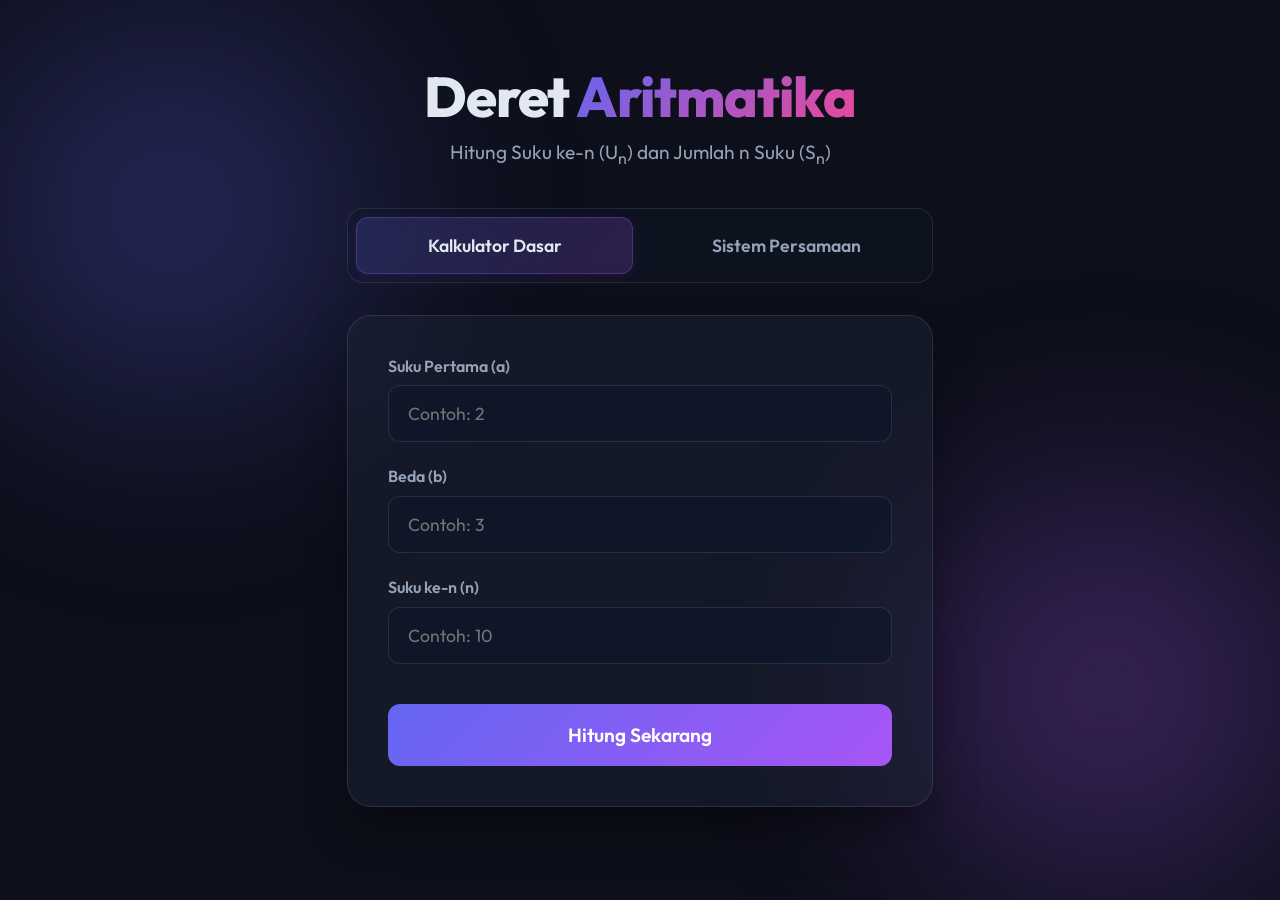
==== index.html @ 0d3632f2 "Add files via upload" ====
<!DOCTYPE html>
<html lang="id">

<head>
    <meta charset="UTF-8">
    <meta name="viewport" content="width=device-width, initial-scale=1.0">
    <title>Kalkulator Deret Aritmatika - Antigravity</title>
    <!-- Modern web font -->
    <link href="https://fonts.googleapis.com/css2?family=Outfit:wght@300;400;600;800&display=swap" rel="stylesheet">
    <link rel="stylesheet" href="style.css">
</head>

<body>
    <!-- Animated background elements for premium feel -->
    <div class="background-animation">
        <div class="glow-orb orb-1"></div>
        <div class="glow-orb orb-2"></div>
    </div>

    <div class="container">
        <header>
            <h1>Deret <span>Aritmatika</span></h1>
            <p>Hitung Suku ke-n (U<sub>n</sub>) dan Jumlah n Suku (S<sub>n</sub>)</p>
        </header>

        <!-- Tabs Navigation -->
        <div class="tabs-container">
            <button class="tab-btn active" data-tab="basic-calc">Kalkulator Dasar</button>
            <button class="tab-btn" data-tab="advanced-calc">Sistem Persamaan</button>
        </div>

        <!-- TAB: Basic Calculator -->
        <div id="basic-calc" class="tab-content active">
            <!-- Glassmorphism interactive panel -->
            <div class="calculator-card glass-panel">
                <div class="input-group">
                    <label for="first-term">Suku Pertama (a)</label>
                    <input type="number" id="first-term" placeholder="Contoh: 2" step="any">
                </div>

                <div class="input-group">
                    <label for="difference">Beda (b)</label>
                    <input type="number" id="difference" placeholder="Contoh: 3" step="any">
                </div>

                <div class="input-group">
                    <label for="term-n">Suku ke-n (n)</label>
                    <input type="number" id="term-n" placeholder="Contoh: 10" min="1" step="1">
                </div>

                <button id="calculate-btn" class="glow-btn">Hitung Sekarang</button>
            </div>

            <!-- Result display panel -->
            <div id="results" class="results-card glass-panel hidden">
                <h2>Hasil Perhitungan</h2>
                <div class="result-grid">
                    <div class="result-item">
                        <span class="result-label">Suku ke-n (U<sub>n</sub>)</span>
                        <span class="result-value" id="res-un">-</span>
                    </div>
                    <div class="result-item">
                        <span class="result-label">Jumlah n Suku (S<sub>n</sub>)</span>
                        <span class="result-value" id="res-sn">-</span>
                    </div>
                </div>
                <div class="result-details">
                    <h3>Nilai Deret:</h3>
                    <p id="res-series" class="series-text">-</p>

                    <h3>Langkah Penyelesaian U<sub>n</sub>:</h3>
                    <p id="res-un-formula" class="formula-text">-</p>

                    <h3>Langkah Penyelesaian S<sub>n</sub>:</h3>
                    <p id="res-sn-formula" class="formula-text">-</p>
                </div>
            </div>
        </div>

        <!-- TAB: Advanced Calculator -->
        <div id="advanced-calc" class="tab-content">
            <div class="calculator-card glass-panel">
                <div class="input-group full-width">
                    <label for="adv-type">Tipe Informasi yang Diketahui</label>
                    <select id="adv-type" class="glass-select">
                        <option value="U">2 Suku (Un)</option>
                        <option value="S">2 Jumlah (Sn)</option>
                    </select>
                </div>

                <div class="input-row">
                    <div class="input-group">
                        <label for="adv-n1">n ke-</label>
                        <input type="number" id="adv-n1" placeholder="Contoh: 4" min="1" step="1">
                    </div>
                    <div class="input-group">
                        <label for="adv-v1">Nilai</label>
                        <input type="number" id="adv-v1" placeholder="Contoh: -2" step="any">
                    </div>
                </div>

                <div class="input-row">
                    <div class="input-group">
                        <label for="adv-n2">n ke-</label>
                        <input type="number" id="adv-n2" placeholder="Contoh: 10" min="1" step="1">
                    </div>
                    <div class="input-group">
                        <label for="adv-v2">Nilai</label>
                        <input type="number" id="adv-v2" placeholder="Contoh: -26" step="any">
                    </div>
                </div>

                <div class="divider">TARGET PENCARIAN</div>

                <div class="input-group full-width">
                    <label for="adv-target-n">Suku / Jumlah ke-n (Target U<sub>n</sub> & S<sub>n</sub>)</label>
                    <input type="number" id="adv-target-n" placeholder="Contoh: 100" min="1" step="1" value="100">
                </div>

                <div class="input-row">
                    <div class="input-group">
                        <label for="adv-range-start">Rentang Suku Awal</label>
                        <input type="number" id="adv-range-start" placeholder="Contoh: 101" min="1" step="1"
                            value="101">
                    </div>
                    <div class="input-group">
                        <label for="adv-range-end">Rentang Suku Akhir</label>
                        <input type="number" id="adv-range-end" placeholder="Contoh: 1000" min="1" step="1"
                            value="1000">
                    </div>
                </div>

                <button id="adv-calculate-btn" class="glow-btn accent-2-btn">Selesaikan Persamaan</button>
            </div>

            <!-- Advanced Result Panel -->
            <div id="adv-results" class="results-card glass-panel hidden">
                <h2>Hasil Sistem Persamaan</h2>
                <div class="result-grid">
                    <div class="result-item">
                        <span class="result-label">Suku Pertama (a)</span>
                        <span class="result-value" id="adv-res-a">-</span>
                    </div>
                    <div class="result-item">
                        <span class="result-label">Beda (b)</span>
                        <span class="result-value" id="adv-res-b">-</span>
                    </div>
                </div>

                <div class="result-grid">
                    <div class="result-item">
                        <span class="result-label">Target U<sub><span id="lbl-target-n1">n</span></sub></span>
                        <span class="result-value" id="adv-res-un">-</span>
                    </div>
                    <div class="result-item">
                        <span class="result-label">Target S<sub><span id="lbl-target-n2">n</span></sub></span>
                        <span class="result-value" id="adv-res-sn">-</span>
                    </div>
                </div>

                <div class="result-details">
                    <h3>Jumlah Suku ke-<span id="lbl-range-start">...</span> s/d ke-<span id="lbl-range-end">...</span>:
                    </h3>
                    <div class="result-item"
                        style="margin-top: 10px; background: rgba(99, 102, 241, 0.1); border-color: var(--accent-1);">
                        <span class="result-value" id="adv-res-range" style="font-size: 2rem;">-</span>
                    </div>

                    <h3>Rumus yang Digunakan:</h3>
                    <p id="adv-res-formula" class="formula-text" style="font-size: 0.95rem;">-</p>
                </div>
            </div>
        </div>
    </div>

    <script src="script.js"></script>
</body>

</html>
---- style.css ----
:root {
    --bg-color: #0d0f1a;
    --text-primary: #e2e8f0;
    --text-secondary: #94a3b8;
    --accent-1: #6366f1;
    /* Indigo */
    --accent-2: #a855f7;
    /* Purple */
    --accent-3: #ec4899;
    /* Pink */
    --glass-bg: rgba(30, 41, 59, 0.4);
    --glass-border: rgba(255, 255, 255, 0.1);
}

* {
    margin: 0;
    padding: 0;
    box-sizing: border-box;
}

body {
    font-family: 'Outfit', sans-serif;
    background-color: var(--bg-color);
    color: var(--text-primary);
    min-height: 100vh;
    display: flex;
    justify-content: center;
    align-items: center;
    overflow-x: hidden;
    position: relative;
    padding: 2rem 0;
}

/* Dynamic Background Elements */
.background-animation {
    position: fixed;
    top: 0;
    left: 0;
    width: 100vw;
    height: 100vh;
    z-index: -1;
    overflow: hidden;
}

.glow-orb {
    position: absolute;
    width: 60vw;
    height: 60vw;
    max-width: 600px;
    max-height: 600px;
    border-radius: 50%;
    filter: blur(100px);
    opacity: 0.4;
    animation: float 20s infinite alternate cubic-bezier(0.5, 0, 0.5, 1);
}

.orb-1 {
    top: -10%;
    left: -10%;
    background: radial-gradient(circle, var(--accent-1) 0%, transparent 70%);
}

.orb-2 {
    bottom: -10%;
    right: -10%;
    background: radial-gradient(circle, var(--accent-2) 0%, transparent 70%);
    animation-delay: -10s;
}

@keyframes float {
    0% {
        transform: translate(0, 0) scale(1);
    }

    100% {
        transform: translate(100px, 50px) scale(1.2);
    }
}

/* Main Layout */
.container {
    width: 100%;
    max-width: 650px;
    padding: 0 2rem;
    z-index: 1;
}

header {
    text-align: center;
    margin-bottom: 2.5rem;
    animation: fadeInDown 0.8s ease-out;
}

@keyframes fadeInDown {
    from {
        opacity: 0;
        transform: translateY(-20px);
    }

    to {
        opacity: 1;
        transform: translateY(0);
    }
}

h1 {
    font-size: 3.5rem;
    font-weight: 800;
    letter-spacing: -1px;
    margin-bottom: 0.5rem;
}

h1 span {
    background: linear-gradient(135deg, var(--accent-1), var(--accent-3));
    -webkit-background-clip: text;
    -webkit-text-fill-color: transparent;
}

header p {
    color: var(--text-secondary);
    font-size: 1.2rem;
}

/* Glassmorphism Panels */
.glass-panel {
    background: var(--glass-bg);
    backdrop-filter: blur(16px);
    -webkit-backdrop-filter: blur(16px);
    border: 1px solid var(--glass-border);
    border-radius: 24px;
    padding: 2.5rem;
    box-shadow: 0 25px 50px -12px rgba(0, 0, 0, 0.5);
    transition: transform 0.3s ease, box-shadow 0.3s ease;
}

.glass-panel:hover {
    box-shadow: 0 30px 60px -12px rgba(0, 0, 0, 0.6);
}

.calculator-card {
    margin-bottom: 2rem;
    animation: fadeInUp 0.8s ease-out 0.2s both;
}

@keyframes fadeInUp {
    from {
        opacity: 0;
        transform: translateY(20px);
    }

    to {
        opacity: 1;
        transform: translateY(0);
    }
}

.input-group {
    margin-bottom: 1.5rem;
}

label {
    display: block;
    margin-bottom: 0.6rem;
    font-size: 1rem;
    font-weight: 600;
    color: var(--text-secondary);
}

input {
    width: 100%;
    background: rgba(15, 23, 42, 0.6);
    border: 1px solid var(--glass-border);
    border-radius: 12px;
    padding: 1rem 1.2rem;
    color: var(--text-primary);
    font-family: inherit;
    font-size: 1.1rem;
    outline: none;
    transition: all 0.3s ease;
}

input:focus {
    border-color: var(--accent-1);
    box-shadow: 0 0 0 4px rgba(99, 102, 241, 0.2);
    background: rgba(15, 23, 42, 0.8);
}

/* Button */
.glow-btn {
    width: 100%;
    padding: 1.2rem;
    border: none;
    border-radius: 12px;
    background: linear-gradient(135deg, var(--accent-1), var(--accent-2));
    color: white;
    font-family: inherit;
    font-size: 1.2rem;
    font-weight: 600;
    cursor: pointer;
    position: relative;
    overflow: hidden;
    transition: transform 0.2s ease, box-shadow 0.2s ease;
    margin-top: 1rem;
}

.glow-btn:hover {
    transform: translateY(-2px);
    box-shadow: 0 10px 25px -5px rgba(168, 85, 247, 0.6);
}

.glow-btn:active {
    transform: translateY(0);
}

/* Results Area */
.hidden {
    display: none;
}

.results-card h2 {
    font-size: 1.5rem;
    margin-bottom: 1.5rem;
    text-align: center;
    color: var(--accent-2);
}

.result-grid {
    display: grid;
    grid-template-columns: 1fr 1fr;
    gap: 1.5rem;
    margin-bottom: 2rem;
}

.result-item {
    background: rgba(15, 23, 42, 0.4);
    border-radius: 16px;
    padding: 1.5rem;
    text-align: center;
    border: 1px solid var(--glass-border);
    transition: transform 0.3s ease;
}

.result-item:hover {
    transform: translateY(-5px);
    background: rgba(15, 23, 42, 0.6);
}

.result-label {
    display: block;
    color: var(--text-secondary);
    font-size: 0.95rem;
    margin-bottom: 0.5rem;
}

.result-value {
    font-size: 2.8rem;
    font-weight: 800;
    background: linear-gradient(to right, #fff, #cbd5e1);
    -webkit-background-clip: text;
    -webkit-text-fill-color: transparent;
}

.result-details {
    border-top: 1px solid var(--glass-border);
    padding-top: 1.5rem;
}

.result-details h3 {
    font-size: 1.1rem;
    color: var(--text-secondary);
    margin-bottom: 0.5rem;
    margin-top: 1.2rem;
}

.result-details h3:first-child {
    margin-top: 0;
}

.series-text,
.formula-text {
    font-size: 1.1rem;
    background: rgba(0, 0, 0, 0.2);
    padding: 1rem 1.2rem;
    border-radius: 12px;
    word-break: break-all;
    border: 1px solid rgba(255, 255, 255, 0.05);
    line-height: 1.5;
}

.formula-text b {
    color: var(--accent-3);
    font-size: 1.2rem;
}

@media (max-width: 640px) {
    .result-grid {
        grid-template-columns: 1fr;
    }

    h1 {
        font-size: 2.5rem;
    }

    .container {
        padding: 0 1rem;
    }

    .input-row {
        grid-template-columns: 1fr !important;
    }
}

/* Tabs Navigation */
.tabs-container {
    display: flex;
    gap: 1rem;
    margin-bottom: 2rem;
    background: rgba(15, 23, 42, 0.4);
    padding: 0.5rem;
    border-radius: 16px;
    border: 1px solid var(--glass-border);
    backdrop-filter: blur(10px);
}

.tab-btn {
    flex: 1;
    background: transparent;
    border: none;
    color: var(--text-secondary);
    padding: 1rem;
    border-radius: 12px;
    font-size: 1.1rem;
    font-weight: 600;
    cursor: pointer;
    transition: all 0.3s ease;
    font-family: inherit;
}

.tab-btn:hover {
    color: var(--text-primary);
    background: rgba(255, 255, 255, 0.05);
}

.tab-btn.active {
    background: linear-gradient(135deg, rgba(99, 102, 241, 0.2), rgba(168, 85, 247, 0.2));
    color: var(--text-primary);
    border: 1px solid rgba(168, 85, 247, 0.3);
    box-shadow: 0 4px 15px rgba(168, 85, 247, 0.1);
}

.tab-content {
    display: none;
    animation: fadeIn 0.5s ease-out;
}

.tab-content.active {
    display: block;
}

@keyframes fadeIn {
    from {
        opacity: 0;
        transform: translateY(10px);
    }

    to {
        opacity: 1;
        transform: translateY(0);
    }
}

/* Advanced Form Layout */
.input-row {
    display: grid;
    grid-template-columns: 1fr 1fr;
    gap: 1.5rem;
}

.full-width {
    width: 100%;
}

select.glass-select {
    width: 100%;
    background: rgba(15, 23, 42, 0.6);
    border: 1px solid var(--glass-border);
    border-radius: 12px;
    padding: 1rem 1.2rem;
    color: var(--text-primary);
    font-family: inherit;
    font-size: 1.1rem;
    outline: none;
    transition: all 0.3s ease;
    cursor: pointer;
    appearance: none;
    background-image: url("data:image/svg+xml;charset=US-ASCII,%3Csvg%20xmlns%3D%22http%3A%2F%2Fwww.w3.org%2F2000%2Fsvg%22%20width%3D%22292.4%22%20height%3D%22292.4%22%3E%3Cpath%20fill%3D%22%23e2e8f0%22%20d%3D%22M287%2069.4a17.6%2017.6%200%200%200-13-5.4H18.4c-5%200-9.3%201.8-12.9%205.4A17.6%2017.6%200%200%200%200%2082.2c0%205%201.8%209.3%205.4%2012.9l128%20127.9c3.6%203.6%207.8%205.4%2012.8%205.4s9.2-1.8%2012.8-5.4L287%2095c3.5-3.5%205.4-7.8%205.4-12.8%200-5-1.9-9.2-5.5-12.8z%22%2F%3E%3C%2Fsvg%3E");
    background-repeat: no-repeat;
    background-position: right 1.2rem top 50%;
    background-size: 0.65rem auto;
}

select.glass-select:focus {
    border-color: var(--accent-1);
    box-shadow: 0 0 0 4px rgba(99, 102, 241, 0.2);
    background-color: rgba(15, 23, 42, 0.8);
}

select.glass-select option {
    background-color: var(--bg-color);
    color: var(--text-primary);
}

.divider {
    text-align: center;
    color: var(--accent-2);
    font-size: 0.9rem;
    font-weight: 800;
    letter-spacing: 2px;
    margin: 2rem 0;
    position: relative;
}

.divider::before,
.divider::after {
    content: "";
    position: absolute;
    top: 50%;
    width: 30%;
    height: 1px;
    background: var(--glass-border);
}

.divider::before {
    left: 0;
}

.divider::after {
    right: 0;
}

.accent-2-btn {
    background: linear-gradient(135deg, var(--accent-2), var(--accent-3));
}

.accent-2-btn:hover {
    box-shadow: 0 10px 25px -5px rgba(236, 72, 153, 0.6);
}
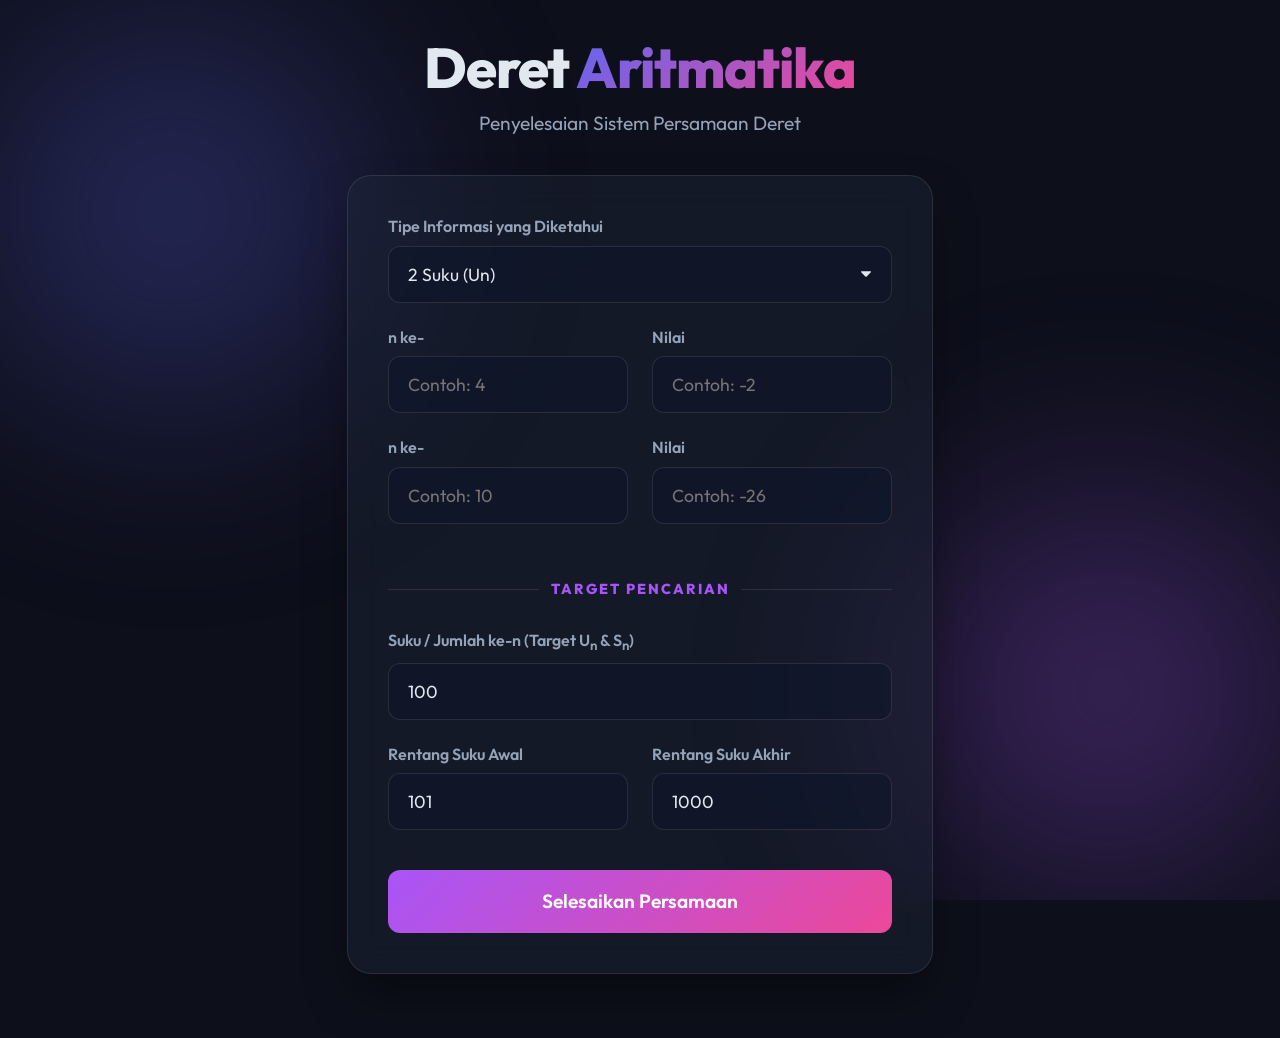
==== commit 16ad03db: "Add files via upload" ====
--- a/index.html
+++ b/index.html
@@ -20,155 +20,96 @@
     <div class="container">
         <header>
             <h1>Deret <span>Aritmatika</span></h1>
-            <p>Hitung Suku ke-n (U<sub>n</sub>) dan Jumlah n Suku (S<sub>n</sub>)</p>
+            <p>Penyelesaian Sistem Persamaan Deret</p>
         </header>
 
-        <!-- Tabs Navigation -->
-        <div class="tabs-container">
-            <button class="tab-btn active" data-tab="basic-calc">Kalkulator Dasar</button>
-            <button class="tab-btn" data-tab="advanced-calc">Sistem Persamaan</button>
+        <div class="calculator-card glass-panel">
+            <div class="input-group full-width">
+                <label for="adv-type">Tipe Informasi yang Diketahui</label>
+                <select id="adv-type" class="glass-select">
+                    <option value="U">2 Suku (Un)</option>
+                    <option value="S">2 Jumlah (Sn)</option>
+                </select>
+            </div>
+
+            <div class="input-row">
+                <div class="input-group">
+                    <label for="adv-n1">n ke-</label>
+                    <input type="number" id="adv-n1" placeholder="Contoh: 4" min="1" step="1">
+                </div>
+                <div class="input-group">
+                    <label for="adv-v1">Nilai</label>
+                    <input type="number" id="adv-v1" placeholder="Contoh: -2" step="any">
+                </div>
+            </div>
+
+            <div class="input-row">
+                <div class="input-group">
+                    <label for="adv-n2">n ke-</label>
+                    <input type="number" id="adv-n2" placeholder="Contoh: 10" min="1" step="1">
+                </div>
+                <div class="input-group">
+                    <label for="adv-v2">Nilai</label>
+                    <input type="number" id="adv-v2" placeholder="Contoh: -26" step="any">
+                </div>
+            </div>
+
+            <div class="divider">TARGET PENCARIAN</div>
+
+            <div class="input-group full-width">
+                <label for="adv-target-n">Suku / Jumlah ke-n (Target U<sub>n</sub> & S<sub>n</sub>)</label>
+                <input type="number" id="adv-target-n" placeholder="Contoh: 100" min="1" step="1" value="100">
+            </div>
+
+            <div class="input-row">
+                <div class="input-group">
+                    <label for="adv-range-start">Rentang Suku Awal</label>
+                    <input type="number" id="adv-range-start" placeholder="Contoh: 101" min="1" step="1" value="101">
+                </div>
+                <div class="input-group">
+                    <label for="adv-range-end">Rentang Suku Akhir</label>
+                    <input type="number" id="adv-range-end" placeholder="Contoh: 1000" min="1" step="1" value="1000">
+                </div>
+            </div>
+
+            <button id="adv-calculate-btn" class="glow-btn accent-2-btn">Selesaikan Persamaan</button>
         </div>
 
-        <!-- TAB: Basic Calculator -->
-        <div id="basic-calc" class="tab-content active">
-            <!-- Glassmorphism interactive panel -->
-            <div class="calculator-card glass-panel">
-                <div class="input-group">
-                    <label for="first-term">Suku Pertama (a)</label>
-                    <input type="number" id="first-term" placeholder="Contoh: 2" step="any">
+        <!-- Advanced Result Panel -->
+        <div id="adv-results" class="results-card glass-panel hidden">
+            <h2>Hasil Sistem Persamaan</h2>
+            <div class="result-grid">
+                <div class="result-item">
+                    <span class="result-label">Suku Pertama (a)</span>
+                    <span class="result-value" id="adv-res-a">-</span>
+                </div>
+                <div class="result-item">
+                    <span class="result-label">Beda (b)</span>
+                    <span class="result-value" id="adv-res-b">-</span>
+                </div>
+            </div>
+
+            <div class="result-grid">
+                <div class="result-item">
+                    <span class="result-label">Target U<sub><span id="lbl-target-n1">n</span></sub></span>
+                    <span class="result-value" id="adv-res-un">-</span>
+                </div>
+                <div class="result-item">
+                    <span class="result-label">Target S<sub><span id="lbl-target-n2">n</span></sub></span>
+                    <span class="result-value" id="adv-res-sn">-</span>
+                </div>
+            </div>
+
+            <div class="result-details">
+                <h3>Jumlah Suku ke-<span id="lbl-range-start">...</span> s/d ke-<span id="lbl-range-end">...</span>:
+                </h3>
+                <div class="result-item"
+                    style="margin-top: 10px; background: rgba(99, 102, 241, 0.1); border-color: var(--accent-1);">
+                    <span class="result-value" id="adv-res-range" style="font-size: 2rem;">-</span>
                 </div>
 
-                <div class="input-group">
-                    <label for="difference">Beda (b)</label>
-                    <input type="number" id="difference" placeholder="Contoh: 3" step="any">
-                </div>
-
-                <div class="input-group">
-                    <label for="term-n">Suku ke-n (n)</label>
-                    <input type="number" id="term-n" placeholder="Contoh: 10" min="1" step="1">
-                </div>
-
-                <button id="calculate-btn" class="glow-btn">Hitung Sekarang</button>
-            </div>
-
-            <!-- Result display panel -->
-            <div id="results" class="results-card glass-panel hidden">
-                <h2>Hasil Perhitungan</h2>
-                <div class="result-grid">
-                    <div class="result-item">
-                        <span class="result-label">Suku ke-n (U<sub>n</sub>)</span>
-                        <span class="result-value" id="res-un">-</span>
-                    </div>
-                    <div class="result-item">
-                        <span class="result-label">Jumlah n Suku (S<sub>n</sub>)</span>
-                        <span class="result-value" id="res-sn">-</span>
-                    </div>
-                </div>
-                <div class="result-details">
-                    <h3>Nilai Deret:</h3>
-                    <p id="res-series" class="series-text">-</p>
-
-                    <h3>Langkah Penyelesaian U<sub>n</sub>:</h3>
-                    <p id="res-un-formula" class="formula-text">-</p>
-
-                    <h3>Langkah Penyelesaian S<sub>n</sub>:</h3>
-                    <p id="res-sn-formula" class="formula-text">-</p>
-                </div>
-            </div>
-        </div>
-
-        <!-- TAB: Advanced Calculator -->
-        <div id="advanced-calc" class="tab-content">
-            <div class="calculator-card glass-panel">
-                <div class="input-group full-width">
-                    <label for="adv-type">Tipe Informasi yang Diketahui</label>
-                    <select id="adv-type" class="glass-select">
-                        <option value="U">2 Suku (Un)</option>
-                        <option value="S">2 Jumlah (Sn)</option>
-                    </select>
-                </div>
-
-                <div class="input-row">
-                    <div class="input-group">
-                        <label for="adv-n1">n ke-</label>
-                        <input type="number" id="adv-n1" placeholder="Contoh: 4" min="1" step="1">
-                    </div>
-                    <div class="input-group">
-                        <label for="adv-v1">Nilai</label>
-                        <input type="number" id="adv-v1" placeholder="Contoh: -2" step="any">
-                    </div>
-                </div>
-
-                <div class="input-row">
-                    <div class="input-group">
-                        <label for="adv-n2">n ke-</label>
-                        <input type="number" id="adv-n2" placeholder="Contoh: 10" min="1" step="1">
-                    </div>
-                    <div class="input-group">
-                        <label for="adv-v2">Nilai</label>
-                        <input type="number" id="adv-v2" placeholder="Contoh: -26" step="any">
-                    </div>
-                </div>
-
-                <div class="divider">TARGET PENCARIAN</div>
-
-                <div class="input-group full-width">
-                    <label for="adv-target-n">Suku / Jumlah ke-n (Target U<sub>n</sub> & S<sub>n</sub>)</label>
-                    <input type="number" id="adv-target-n" placeholder="Contoh: 100" min="1" step="1" value="100">
-                </div>
-
-                <div class="input-row">
-                    <div class="input-group">
-                        <label for="adv-range-start">Rentang Suku Awal</label>
-                        <input type="number" id="adv-range-start" placeholder="Contoh: 101" min="1" step="1"
-                            value="101">
-                    </div>
-                    <div class="input-group">
-                        <label for="adv-range-end">Rentang Suku Akhir</label>
-                        <input type="number" id="adv-range-end" placeholder="Contoh: 1000" min="1" step="1"
-                            value="1000">
-                    </div>
-                </div>
-
-                <button id="adv-calculate-btn" class="glow-btn accent-2-btn">Selesaikan Persamaan</button>
-            </div>
-
-            <!-- Advanced Result Panel -->
-            <div id="adv-results" class="results-card glass-panel hidden">
-                <h2>Hasil Sistem Persamaan</h2>
-                <div class="result-grid">
-                    <div class="result-item">
-                        <span class="result-label">Suku Pertama (a)</span>
-                        <span class="result-value" id="adv-res-a">-</span>
-                    </div>
-                    <div class="result-item">
-                        <span class="result-label">Beda (b)</span>
-                        <span class="result-value" id="adv-res-b">-</span>
-                    </div>
-                </div>
-
-                <div class="result-grid">
-                    <div class="result-item">
-                        <span class="result-label">Target U<sub><span id="lbl-target-n1">n</span></sub></span>
-                        <span class="result-value" id="adv-res-un">-</span>
-                    </div>
-                    <div class="result-item">
-                        <span class="result-label">Target S<sub><span id="lbl-target-n2">n</span></sub></span>
-                        <span class="result-value" id="adv-res-sn">-</span>
-                    </div>
-                </div>
-
-                <div class="result-details">
-                    <h3>Jumlah Suku ke-<span id="lbl-range-start">...</span> s/d ke-<span id="lbl-range-end">...</span>:
-                    </h3>
-                    <div class="result-item"
-                        style="margin-top: 10px; background: rgba(99, 102, 241, 0.1); border-color: var(--accent-1);">
-                        <span class="result-value" id="adv-res-range" style="font-size: 2rem;">-</span>
-                    </div>
-
-                    <h3>Rumus yang Digunakan:</h3>
-                    <p id="adv-res-formula" class="formula-text" style="font-size: 0.95rem;">-</p>
-                </div>
+                <h3>Rumus yang Digunakan:</h3>
+                <p id="adv-res-formula" class="formula-text" style="font-size: 0.95rem;">-</p>
             </div>
         </div>
     </div>
--- a/style.css
+++ b/style.css
@@ -310,64 +310,7 @@
     }
 }
 
-/* Tabs Navigation */
-.tabs-container {
-    display: flex;
-    gap: 1rem;
-    margin-bottom: 2rem;
-    background: rgba(15, 23, 42, 0.4);
-    padding: 0.5rem;
-    border-radius: 16px;
-    border: 1px solid var(--glass-border);
-    backdrop-filter: blur(10px);
-}
-
-.tab-btn {
-    flex: 1;
-    background: transparent;
-    border: none;
-    color: var(--text-secondary);
-    padding: 1rem;
-    border-radius: 12px;
-    font-size: 1.1rem;
-    font-weight: 600;
-    cursor: pointer;
-    transition: all 0.3s ease;
-    font-family: inherit;
-}
-
-.tab-btn:hover {
-    color: var(--text-primary);
-    background: rgba(255, 255, 255, 0.05);
-}
-
-.tab-btn.active {
-    background: linear-gradient(135deg, rgba(99, 102, 241, 0.2), rgba(168, 85, 247, 0.2));
-    color: var(--text-primary);
-    border: 1px solid rgba(168, 85, 247, 0.3);
-    box-shadow: 0 4px 15px rgba(168, 85, 247, 0.1);
-}
-
-.tab-content {
-    display: none;
-    animation: fadeIn 0.5s ease-out;
-}
-
-.tab-content.active {
-    display: block;
-}
-
-@keyframes fadeIn {
-    from {
-        opacity: 0;
-        transform: translateY(10px);
-    }
-
-    to {
-        opacity: 1;
-        transform: translateY(0);
-    }
-}
+
 
 /* Advanced Form Layout */
 .input-row {
